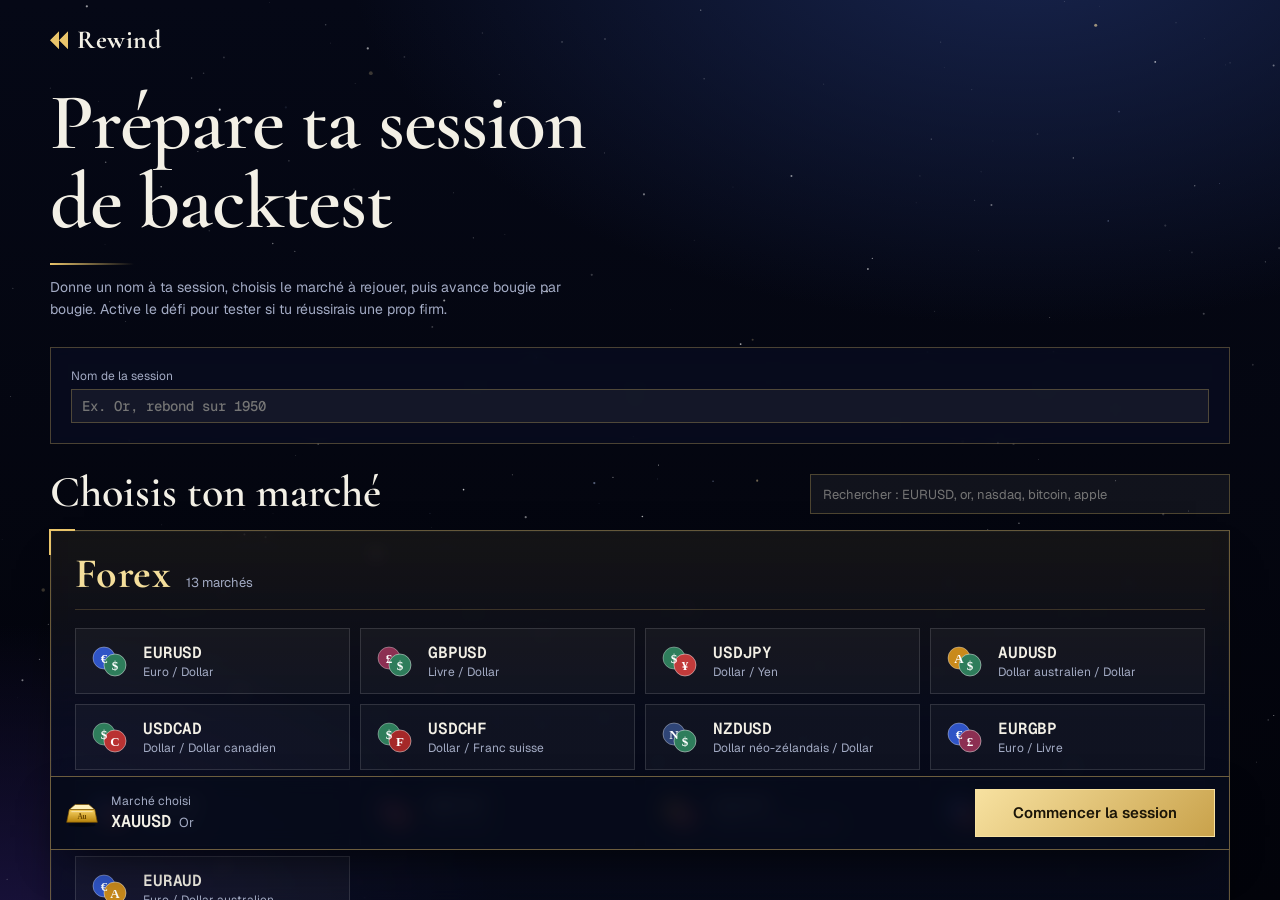
==== rewind/index.html @ d1a2ecdd "Ember, Absolut et Rewind" ====
<!doctype html>
<html lang="fr" data-theme="dark">
<head>
<meta charset="utf-8">
<meta name="viewport" content="width=device-width, initial-scale=1, viewport-fit=cover">
<title>Rewind - Backtest de trading</title>
<link rel="stylesheet" href="https://fonts.googleapis.com/css2?family=Geist:wght@400;500;600;700&family=Geist+Mono:wght@400;500;600&family=Cormorant+Garamond:wght@500;600;700&display=swap">
<link rel="stylesheet" href="css/style.css">
<link rel="stylesheet" href="embed.css">
<script src="js/embed.js"></script>
</head>
<body>
<div class="app">
  <header class="top">
    <div class="brand"><span class="mark" aria-hidden="true"></span><span>Rewind</span></div>
    <button class="sessbtn" id="btnSess" title="Changer de session ou de marché"><span class="sico" id="sessIco"></span><b class="mono" id="sessMkt">-</b><span id="sessName">-</span><svg width="12" height="12" viewBox="0 0 12 12" fill="none" stroke="currentColor" stroke-width="1.6"><path d="M2.5 4.5 6 8l3.5-3.5"/></svg></button>
    <div class="px"><span id="pxv" class="pxv">-</span><span id="pxd" class="pxd"></span></div>
    <div class="grow"></div>
    <div class="acct">
      <div><span>Solde</span><b id="aBal">-</b></div>
      <div><span>Capital</span><b id="aEq">-</b></div>
      <div><span>Résultat ouvert</span><b id="aFl">-</b></div>
    </div>
    <button class="btn" id="btnTheme" title="Changer de thème" aria-label="Changer de thème">
      <svg viewBox="0 0 16 16" fill="none" stroke="currentColor" stroke-width="1.6"><circle cx="8" cy="8" r="3.2"/><path d="M8 1.5v1.6M8 12.9v1.6M1.5 8h1.6M12.9 8h1.6M3.4 3.4l1.1 1.1M11.5 11.5l1.1 1.1M3.4 12.6l1.1-1.1M11.5 4.5l1.1-1.1"/></svg>
    </button>
    <button class="btn" id="btnSet">Réglages</button>
  </header>

  <main class="main">
    <section class="stage">
      <div class="tools">
        <div class="seg" id="tfs" role="group" aria-label="Unité de temps"></div>
        <button class="btn" id="btnInd" title="Ajouter un indicateur"><svg viewBox="0 0 16 16" fill="none" stroke="currentColor" stroke-width="1.6"><path d="M2 12 5.5 7l3 3L14 3.5"/><path d="M10.5 3.5H14V7"/></svg>Indicateurs</button>
        <div class="seg" id="ctype" role="group" aria-label="Type de graphique">
          <button data-ct="candles" aria-pressed="true">Bougies</button>
          <button data-ct="line" aria-pressed="false">Ligne</button>
        </div>
        <button class="btn" id="btnColors" title="Changer les couleurs du graphique"><svg viewBox="0 0 24 24" fill="none" stroke="currentColor" stroke-width="1.7" stroke-linecap="round" stroke-linejoin="round"><path d="M12 3a9 9 0 1 0 0 18c1.5 0 2-1 1.4-2.2-.6-1.2 0-2.3 1.4-2.3H17a4 4 0 0 0 4-4c0-4.4-4-9.5-9-9.5z"/><circle cx="7.5" cy="11" r="1"/><circle cx="10.5" cy="7" r="1"/><circle cx="15" cy="7.5" r="1"/></svg>Couleurs</button>
        <div class="grow"></div>
        <span class="macct" id="macct"></span>
        <span class="tag" id="srcTag">Données simulées</span>
        <button class="btn" id="btnNew">Nouvelle période</button>
        <button class="btn" id="btnMax" title="Agrandir le graphique (touche F)" aria-pressed="false"><svg viewBox="0 0 24 24" fill="none" stroke="currentColor" stroke-width="1.8" stroke-linecap="round"><path d="M4 9V4h5M20 9V4h-5M4 15v5h5M20 15v5h-5"/></svg><span>Agrandir</span></button>
      </div>
      <div class="chartwrap" id="cw">
        <div class="rail" id="rail" aria-label="Outils de dessin"></div>
        <canvas id="cv"></canvas>
        <div class="dtb" id="dtb" hidden></div>
        <div class="dthint" id="dthint" hidden></div>
        <button class="autobtn" id="autoBtn" hidden title="Remettre l'échelle de prix en automatique">Auto</button>
        <div class="tkpill" id="tkPill" hidden>
          <button class="ps" id="pillSell"><small>Vendre</small><b id="pSell2">-</b></button>
          <button class="pb" id="pillBuy"><small>Acheter</small><b id="pBuy2">-</b></button>
          <button class="po" id="tkShow" title="Rouvrir le panneau d'ordre" aria-label="Rouvrir le panneau d'ordre"><svg viewBox="0 0 24 24" fill="none" stroke="currentColor" stroke-width="1.8" stroke-linecap="round" stroke-linejoin="round"><path d="M14 5l-7 7 7 7"/></svg></button>
        </div>
        <div class="hud" id="hud"></div>
        <div class="legend" id="legend"></div>
        <div class="chal" id="chal" hidden>
          <div class="h"><span>Défi prop firm</span><b id="chSt">En cours</b><button id="chMin" title="Réduire ou agrandir" aria-label="Réduire ou agrandir"><svg viewBox="0 0 24 24" fill="none" stroke="currentColor" stroke-width="2" stroke-linecap="round"><path d="M5 12h14"/></svg></button></div>
          <div class="p"><strong id="chPct">0 %</strong><small>sur 100 %</small></div>
          <div class="bar"><i id="chBar"></i></div>
          <div class="s" id="chAmt"></div>
          <div class="s" id="chLoss"></div>
        </div>
        <div class="draftbar" id="draftbar" hidden></div>
      </div>
      <div class="transport">
        <div class="tp" role="group" aria-label="Lecture">
          <button id="bB10" class="txt" title="Reculer de 10 bougies">-10</button>
          <button id="bBack" title="Bougie précédente (←)" aria-label="Bougie précédente"><svg viewBox="0 0 16 16"><path d="M13 2.5v11L5.5 8zM3 2.5h2v11H3z"/></svg></button>
          <button id="bPlay" class="play" title="Lecture / pause (Espace)"><svg viewBox="0 0 16 16" id="icoPlay"><path d="M4 2.5v11L13 8z"/></svg><span id="lblPlay">Lecture</span></button>
          <button id="bNext" title="Bougie suivante (→)" aria-label="Bougie suivante"><svg viewBox="0 0 16 16"><path d="M3 2.5v11L10.5 8zM11 2.5h2v11h-2z"/></svg></button>
          <button id="bF10" class="txt" title="Avancer de 10 bougies">+10</button>
        </div>
        <select id="spd" class="spd" aria-label="Vitesse de lecture">
          <option value="1">1 bougie/s</option><option value="2">2 bougies/s</option><option value="5" selected>5 bougies/s</option><option value="10">10 bougies/s</option><option value="25">25 bougies/s</option>
        </select>
        <span class="when" id="when">-</span>
        <input type="range" class="scrub" id="scrub" min="0" max="1" value="0" aria-label="Revenir dans l'historique déjà parcouru">
        <span class="hint">← → bougie, Maj pour un pas fin, Espace lecture, B acheter, S vendre</span>
        <button class="btn dshow" id="btnDockShow" aria-pressed="true" title="Afficher ou masquer positions, historique et statistiques">Positions <span id="posCount"></span></button>
      </div>
      <div class="dock" id="dock">
        <div class="dockrs" id="dockrs" title="Glisse pour agrandir ou réduire (double-clic pour réinitialiser)"></div>
        <div class="tabs" role="tablist">
          <button role="tab" data-tab="pos" aria-selected="true">Positions</button>
          <button role="tab" data-tab="hist" aria-selected="false">Historique</button>
          <button role="tab" data-tab="stats" aria-selected="false">Statistiques</button>
          <span class="sp"></span>
          <button id="btnCloseAll" style="color:var(--text);font-weight:500;display:none">Tout clôturer</button>
          <button id="btnDock" title="Réduire ou ouvrir ce panneau" aria-label="Réduire ou ouvrir ce panneau" style="padding:9px 12px"><svg id="icoDock" width="14" height="14" viewBox="0 0 24 24" fill="none" stroke="currentColor" stroke-width="2" stroke-linecap="round" stroke-linejoin="round"><path d="M6 9l6 6 6-6"/></svg></button>
          <button id="btnDockHide" title="Masquer ce panneau (le graphique prend toute la place)" aria-label="Masquer ce panneau" style="padding:9px 12px"><svg width="14" height="14" viewBox="0 0 24 24" fill="none" stroke="currentColor" stroke-width="2" stroke-linecap="round"><path d="M6 6l12 12M18 6 6 18"/></svg></button>
        </div>
        <div class="pane" id="pane"></div>
      </div>
    </section>

    <aside class="ticket" id="ticket" aria-label="Passer un ordre">
      <div class="tkh"><h2>Passer un ordre</h2><div class="tkb">
        <button id="tkMin" title="Réduire le panneau" aria-label="Réduire le panneau"><svg viewBox="0 0 24 24" fill="none" stroke="currentColor" stroke-width="2" stroke-linecap="round"><path d="M5 12h14"/></svg></button>
        <button id="tkFloat" title="Détacher sur le graphique" aria-label="Détacher sur le graphique"><svg viewBox="0 0 24 24" fill="none" stroke="currentColor" stroke-width="1.8" stroke-linejoin="round"><rect x="3" y="7" width="12" height="12"/><path d="M9 7V3h12v12h-6"/></svg></button>
        <button id="tkHide" title="Masquer le panneau" aria-label="Masquer le panneau"><svg viewBox="0 0 24 24" fill="none" stroke="currentColor" stroke-width="2" stroke-linecap="round"><path d="M6 6l12 12M18 6 6 18"/></svg></button>
      </div></div>
      <div class="bs">
        <button class="sell" id="btnSell"><b>Vendre</b><span id="pSell">-</span></button>
        <button class="buy" id="btnBuy"><b>Acheter</b><span id="pBuy">-</span></button>
      </div>
      <div id="hintDraft" class="hint" style="display:block">Clique sur Acheter ou Vendre : l'ordre apparaît sur le graphique. Règle le stop loss, le take profit et l'entrée à la souris, puis valide.</div>
      <label class="chk"><input type="checkbox" id="quick"> Exécution rapide, sans aperçu</label>
      <div id="qbox" class="fld" hidden>
      <div class="seg" id="kinds" role="group" aria-label="Type d'ordre" style="width:100%">
        <button data-k="market" aria-pressed="true" style="flex:1">Marché</button>
        <button data-k="limit" aria-pressed="false" style="flex:1">Limite</button>
        <button data-k="stop" aria-pressed="false" style="flex:1">Stop</button>
      </div>
      <div class="fld" id="fPrice" style="display:none"><label for="iPrice">Prix d'entrée</label><input id="iPrice" type="number" step="any" inputmode="decimal"></div>
      </div>
      <div class="fld" id="fLots"><label for="iLots">Taille en lots</label><input id="iLots" type="number" step="0.01" min="0.01" value="0.10" inputmode="decimal"></div>
      <div class="row2">
        <div class="fld"><label for="iSl">Stop loss <span id="uSl">pips</span></label><input id="iSl" type="number" step="any" min="0" placeholder="aucun" inputmode="decimal"></div>
        <div class="fld"><label for="iTp">Take profit <span id="uTp">pips</span></label><input id="iTp" type="number" step="any" min="0" placeholder="aucun" inputmode="decimal"></div>
      </div>
      <div class="lab"><button class="lnk" id="btnAtr">Remplir avec l'ATR (SL 1x, TP 2x)</button></div>
      <div class="riskrow">
        <div class="fld"><label for="iRisk">Risquer en % du solde</label><input id="iRisk" type="number" step="0.1" min="0.1" value="1" inputmode="decimal"></div>
        <button class="btn" id="btnRisk" style="height:34px">Calculer la taille</button>
      </div>
      <div class="info" id="info"></div>
    </aside>
  </main>
</div>

<div class="setup" id="setup" hidden>
  <canvas id="stars" aria-hidden="true"></canvas>
  <div class="sin">
    <div class="topline"><div class="brand"><span class="mark" aria-hidden="true"></span><span>Rewind</span></div><button class="btn" id="nBack" hidden>Retour à la session</button></div>
    <header class="hero">
      <h1>Prépare ta session de backtest</h1>
      <p class="lead">Donne un nom à ta session, choisis le marché à rejouer, puis avance bougie par bougie. Active le défi pour tester si tu réussirais une prop firm.</p>
    </header>
    <section class="box" aria-label="Nom de la session">
      <div class="fld"><label for="nName">Nom de la session</label><input id="nName" type="text" maxlength="60" placeholder="Ex. Or, rebond sur 1950" autocomplete="off"></div>
    </section>
    <section class="mk" aria-label="Choix du marché">
      <div class="mkh"><h2>Choisis ton marché</h2><input id="mSearch" type="search" placeholder="Rechercher : EURUSD, or, nasdaq, bitcoin, apple" autocomplete="off"></div>
      <div class="cats" id="mkts"></div>
    </section>
    <div class="cols">
      <section class="box" aria-label="Capital et défi">
        <div class="row2">
          <div class="fld"><label for="nCap">Capital de départ</label><input id="nCap" type="number" step="100" min="100" value="100000" inputmode="decimal"></div>
          <div class="fld"><label>Devise du compte</label><div class="seg" id="curSeg" role="group" aria-label="Devise"><button type="button" data-c="€" aria-pressed="true" style="flex:1">Euro</button><button type="button" data-c="$" aria-pressed="false" style="flex:1">Dollar</button></div></div>
        </div>
        <label class="chk big-chk"><input type="checkbox" id="chOn"> <span><b>Activer le défi</b><br><small>Comme une prop firm : atteins l'objectif de profit sans dépasser la perte maximale.</small></span></label>
        <div class="chbox" id="chBox" hidden>
          <div class="row2">
            <div class="fld"><label for="chT">Objectif de profit en %</label><input id="chT" type="number" step="0.5" min="0.5" value="10" inputmode="decimal"></div>
            <div class="fld"><label for="chL">Perte maximale en %</label><input id="chL" type="number" step="0.5" min="0.5" value="10" inputmode="decimal"></div>
          </div>
          <div class="prev" id="chPrev"></div>
        </div>
      </section>
      <section class="box" aria-label="Sessions enregistrées"><h2>Sessions enregistrées</h2><div id="saved"></div></section>
    </div>
    <div class="startbar"><div class="selinfo" id="selInfo"></div><button class="btn go big" id="nGo">Commencer la session</button></div>
  </div>
</div>

<div class="fly" id="fly" hidden></div>
<dialog id="colDlg">
  <div class="dh"><span>Couleurs du graphique</span><button class="btn sm" id="colClose">Fermer</button></div>
  <div class="db">
    <div class="fld"><span class="lab">Thèmes prêts à l'emploi</span><div class="pset" id="cPresets"></div></div>
    <div class="cgrid" id="cFields"></div>
    <label class="chk"><input type="checkbox" id="cHollow"> Bougies haussières creuses</label>
    <label class="chk"><input type="checkbox" id="cGrid"> Afficher la grille</label>
    <button class="btn" id="cReset">Revenir aux couleurs d'origine</button>
  </div>
</dialog>
<dialog id="txtDlg">
  <div class="dh"><span>Texte</span><button class="btn sm" id="txClose">Fermer</button></div>
  <div class="db"><input id="txIn" class="sinp" type="text" maxlength="120" placeholder="Ton texte" autocomplete="off"><button class="btn go" id="txOk">Valider</button></div>
</dialog>
<dialog id="indDlg">
  <div class="dh"><span>Indicateurs</span><button class="btn sm" id="indClose">Fermer</button></div>
  <div class="db"><input id="indQ" class="sinp" type="search" placeholder="Rechercher : RSI, MACD, Bollinger, Ichimoku, VWAP" autocomplete="off"><div id="indList" class="ilist"></div></div>
</dialog>
<dialog id="indSet">
  <div class="dh"><span id="isTitle">Réglages</span><button class="btn sm" id="isClose">Fermer</button></div>
  <div class="db" id="isBody"></div>
</dialog>

<dialog id="dlg">
  <div class="dh"><span>Réglages</span><button class="btn sm" id="dClose">Fermer</button></div>
  <div class="db">
    <div class="fld"><label for="sCom">Commission par lot et par côté</label><input id="sCom" type="number" step="0.5" min="0"></div>
    <label class="chk"><input type="checkbox" id="sPause"> Mettre en pause quand un ordre est exécuté ou touché</label>
    <div style="display:flex;gap:8px;flex-wrap:wrap">
      <button class="btn" id="sRestart">Recommencer cette période</button>
      <button class="btn" id="sWipe">Tout effacer</button>
    </div>
    <div class="hint" style="display:block">Chaque session a son propre journal, enregistré dans ce navigateur. Le capital et le défi se choisissent à la création de la session.</div>
  </div>
</dialog>
<input type="file" id="file" accept=".csv,.txt,text/csv" hidden>
<div class="toasts" id="toasts" aria-live="polite"></div>

<script src="js/app.js"></script>
</body>
</html>
---- rewind/css/style.css ----
:root{
  --bg:#EEF1F5; --panel:#FFFFFF; --panel2:#F4F6F9; --chart:#FFFFFF; --line:#D3DAE4; --grid:#EDF0F5;
  --text:#131B26; --muted:#66768A; --up:#0A8A68; --down:#D8334A; --on-up:#FFFFFF; --on-down:#FFFFFF;
  --accent:#B86A00; --focus:#2F6FEB; --ind1:#B86A00; --ind2:#2F6FEB; --ind3:#8A4FE0;
  --ui:"Geist",system-ui,-apple-system,"Segoe UI",Roboto,sans-serif;
  --mono:"Geist Mono",ui-monospace,SFMono-Regular,Menlo,Consolas,monospace;
  box-sizing:border-box;
  padding-top:env(safe-area-inset-top,0px);
  padding-bottom:env(safe-area-inset-bottom,0px);
}
@media (prefers-color-scheme: dark){
  :root:not([data-theme="light"]){
    --bg:#0F1620; --panel:#141E2A; --panel2:#182433; --chart:#111A25; --line:#243447; --grid:#192636;
    --text:#E6ECF3; --muted:#8393A8; --up:#2FD3A4; --down:#FF5C6E; --on-up:#06261D; --on-down:#32070D;
    --accent:#FFB84D; --focus:#6FA8FF; --ind1:#FFB84D; --ind2:#6FA8FF; --ind3:#B992FF;
  }
}
:root[data-theme="dark"]{
  --bg:#0F1620; --panel:#141E2A; --panel2:#182433; --chart:#111A25; --line:#243447; --grid:#192636;
  --text:#E6ECF3; --muted:#8393A8; --up:#2FD3A4; --down:#FF5C6E; --on-up:#06261D; --on-down:#32070D;
  --accent:#FFB84D; --focus:#6FA8FF; --ind1:#FFB84D; --ind2:#6FA8FF; --ind3:#B992FF;
}
html{scroll-padding-top:env(safe-area-inset-top,0px)}
*,*::before,*::after{box-sizing:inherit}
html,body{height:100%;margin:0}
body{background:var(--bg);color:var(--text);font-family:var(--ui);font-size:13px;line-height:1.4;-webkit-font-smoothing:antialiased}
button,input,select{font:inherit;color:inherit}
button{cursor:pointer}
:focus-visible{outline:2px solid var(--focus);outline-offset:1px}
.n,.mono{font-family:var(--mono);font-variant-numeric:tabular-nums}

.app{height:100%;display:grid;grid-template-rows:auto minmax(0,1fr)}
.top{display:flex;flex-wrap:wrap;align-items:center;gap:10px 16px;padding:10px 14px;background:var(--panel);border-bottom:1px solid var(--line)}
.brand{display:flex;align-items:center;gap:9px;font-weight:700;font-size:15px;letter-spacing:-.01em}
.mark{width:18px;height:18px;background:var(--accent);clip-path:polygon(0 50%,50% 0,50% 50%,100% 0,100% 100%,50% 50%,50% 100%)}
.sel{height:34px;min-width:200px;background:var(--panel2);border:1px solid var(--line);padding:0 10px;font-weight:600;font-size:14px;border-radius:0}
.px{display:flex;align-items:baseline;gap:8px}
.pxv{font:600 22px/1 var(--mono);font-variant-numeric:tabular-nums;letter-spacing:-.02em}
.pxd{font:500 12px var(--mono)}
.up{color:var(--up)} .down{color:var(--down)}
.seg{display:flex;border:1px solid var(--line);background:var(--panel2)}
.seg button{border:0;border-right:1px solid var(--line);background:transparent;color:var(--muted);height:28px;padding:0 10px;font-weight:500}
.seg button:last-child{border-right:0}
.seg button:hover{color:var(--text)}
.seg button[aria-pressed="true"]{background:var(--text);color:var(--bg)}
.btn{height:30px;padding:0 12px;background:transparent;border:1px solid var(--line);color:var(--text);font-weight:500;display:inline-flex;align-items:center;gap:7px;border-radius:0}
.btn:hover{border-color:var(--text)}
.btn[aria-pressed="true"]{background:var(--text);color:var(--bg);border-color:var(--text)}
.btn.sm{height:24px;padding:0 8px;font-size:12px}
.btn svg{width:14px;height:14px;flex:none}
.grow{flex:1 1 auto}
.acct{display:flex;gap:18px}
.acct div{display:flex;flex-direction:column;gap:1px}
.acct span{color:var(--muted);font-size:11px}
.acct b{font:600 14px var(--mono);font-variant-numeric:tabular-nums}

.main{display:grid;grid-template-columns:minmax(0,1fr) 296px;min-height:0}
.stage{display:grid;grid-template-rows:auto minmax(0,1fr) auto auto;min-width:0;min-height:0;border-right:1px solid var(--line)}
.tools{display:flex;flex-wrap:wrap;align-items:center;gap:8px;padding:8px 12px;background:var(--panel);border-bottom:1px solid var(--line)}
.tag{padding:3px 8px;border:1px solid var(--line);color:var(--muted);font-size:12px}
.chartwrap{position:relative;min-height:240px;background:var(--chart);overflow:hidden}
#cv{position:absolute;inset:0;touch-action:none;display:block}
.hud{position:absolute;left:12px;top:8px;pointer-events:none;font:500 12px var(--mono);display:flex;flex-wrap:wrap;gap:4px 14px;align-items:baseline;max-width:calc(100% - 90px)}
.hud .t{font:700 14px var(--ui);color:var(--text)}
.hud .m{color:var(--muted);font:400 12px var(--ui)}
.hud i{font-style:normal;color:var(--muted)}

.transport{display:flex;flex-wrap:wrap;align-items:center;gap:10px 14px;padding:8px 12px;background:var(--panel);border-top:1px solid var(--line)}
.tp{display:flex}
.tp button{width:36px;height:34px;border:1px solid var(--line);margin-left:-1px;background:var(--panel2);display:grid;place-items:center;border-radius:0}
.tp button:first-child{margin-left:0}
.tp button:hover{border-color:var(--text);position:relative}
.tp button svg{width:16px;height:16px;fill:currentColor}
.tp .play{width:auto;padding:0 16px;gap:8px;display:flex;align-items:center;background:var(--text);color:var(--bg);border-color:var(--text);font-weight:600}
.tp .txt{width:auto;padding:0 10px;font:600 12px var(--mono)}
.when{font:500 13px var(--mono);font-variant-numeric:tabular-nums}
.scrub{flex:1 1 160px;min-width:120px;accent-color:var(--accent)}
.hint{color:var(--muted);font-size:12px}
.spd{height:34px;background:var(--panel2);border:1px solid var(--line);padding:0 8px;border-radius:0}

.dock{height:var(--dockh,232px);position:relative;display:grid;grid-template-rows:auto minmax(0,1fr);background:var(--panel);border-top:1px solid var(--line)}
.tabs{display:flex;border-bottom:1px solid var(--line)}
.tabs button{border:0;background:transparent;color:var(--muted);padding:9px 16px;font-weight:600;border-bottom:2px solid transparent;margin-bottom:-1px}
.tabs button[aria-selected="true"]{color:var(--text);border-bottom-color:var(--accent)}
.tabs .sp{flex:1}
.pane{overflow:auto;min-height:0}
table{border-collapse:collapse;width:100%}
th{font-weight:500;color:var(--muted);text-align:left;padding:7px 12px;border-bottom:1px solid var(--line);position:sticky;top:0;background:var(--panel);white-space:nowrap}
td{padding:6px 12px;border-bottom:1px solid var(--grid);white-space:nowrap}
th.r,td.r{text-align:right}
.side{display:inline-block;padding:1px 7px;font-weight:600;font-size:12px}
.side.buy{background:var(--up);color:var(--on-up)} .side.sell{background:var(--down);color:var(--on-down)}
.mini{width:92px;height:24px;background:var(--panel2);border:1px solid var(--line);padding:0 6px;font:500 12px var(--mono);border-radius:0;text-align:right}
.empty{padding:26px 16px;color:var(--muted)}
.stats{display:grid;grid-template-columns:minmax(0,1fr) minmax(220px,340px);gap:0;min-height:100%}
.sgrid{display:grid;grid-template-columns:repeat(auto-fill,minmax(150px,1fr))}
.st{padding:9px 14px;border-right:1px solid var(--grid);border-bottom:1px solid var(--grid);display:flex;flex-direction:column;gap:2px}
.st span{color:var(--muted);font-size:12px}
.st b{font:600 15px var(--mono);font-variant-numeric:tabular-nums}
#eq{width:100%;height:100%;min-height:150px;display:block;border-left:1px solid var(--line)}

.ticket{background:var(--panel);padding:14px;display:flex;flex-direction:column;gap:14px;overflow:auto;min-height:0}
.ticket h2{margin:0;font-size:14px;font-weight:700}
.bs{display:grid;grid-template-columns:1fr 1fr;gap:0}
.bs button{border:0;padding:12px 10px 11px;text-align:left;display:flex;flex-direction:column;gap:5px;border-radius:0}
.bs .sell{background:var(--down);color:var(--on-down)}
.bs .buy{background:var(--up);color:var(--on-up)}
.bs b{font-size:13px;font-weight:700}
.bs span{font:600 17px var(--mono);font-variant-numeric:tabular-nums;letter-spacing:-.02em}
.bs button:hover{filter:brightness(1.07)}
.bs button:active{transform:translateY(1px)}
.fld{display:grid;gap:5px}
.fld>label,.lab{color:var(--muted);font-size:12px;display:flex;justify-content:space-between;align-items:center}
.fld input{height:34px;width:100%;background:var(--panel2);border:1px solid var(--line);padding:0 10px;font:500 14px var(--mono);font-variant-numeric:tabular-nums;border-radius:0}
.row2{display:grid;grid-template-columns:1fr 1fr;gap:10px}
.lnk{background:none;border:0;padding:0;color:var(--text);text-decoration:underline;text-underline-offset:3px;font-size:12px}
.info{border:1px solid var(--line);background:var(--panel2)}
.info div{display:flex;justify-content:space-between;padding:7px 10px;border-bottom:1px solid var(--grid)}
.info div:last-child{border-bottom:0}
.info span{color:var(--muted)}
.info b{font:600 13px var(--mono)}
.riskrow{display:grid;grid-template-columns:1fr auto;gap:8px;align-items:end}

dialog{border:1px solid var(--text);background:var(--panel);color:var(--text);padding:0;width:min(420px,calc(100vw - 28px));border-radius:0}
dialog::backdrop{background:rgba(5,10,16,.6)}
.dh{display:flex;justify-content:space-between;align-items:center;padding:14px 16px;border-bottom:1px solid var(--line);font-weight:700;font-size:14px}
.db{padding:16px;display:grid;gap:14px}
.chk{display:flex;gap:9px;align-items:center;color:var(--text)}
.chk input{width:16px;height:16px;accent-color:var(--accent)}
.toasts{position:fixed;left:14px;bottom:calc(14px + env(safe-area-inset-bottom,0px));display:flex;flex-direction:column;gap:6px;z-index:50;pointer-events:none}
.toast{background:var(--text);color:var(--bg);padding:9px 14px;font-weight:500;max-width:min(380px,calc(100vw - 28px));border-left:4px solid var(--accent)}
.toast.up{border-left-color:var(--up)} .toast.down{border-left-color:var(--down)}

[hidden]{display:none!important}
.sessbtn{height:34px;display:flex;align-items:center;gap:10px;background:var(--panel2);border:1px solid var(--line);padding:0 12px;border-radius:0;max-width:340px}
.sessbtn:hover{border-color:var(--text)}
.sessbtn b{font-size:14px}
.sessbtn span{color:var(--muted);max-width:190px;overflow:hidden;text-overflow:ellipsis;white-space:nowrap}
.chal{position:absolute;top:44px;right:84px;width:178px;background:var(--panel);border:1px solid var(--line);padding:9px 11px 10px;display:grid;gap:6px;z-index:2}
.chal .h{display:flex;justify-content:space-between;font-size:12px;color:var(--muted)}
.chal .h b{color:var(--text);font-weight:600}
.chal .p{display:flex;align-items:baseline;gap:7px}
.chal .p strong{font:700 26px/1 var(--mono);letter-spacing:-.03em}
.chal .p small{color:var(--muted);font-size:12px}
.chal .bar{height:7px;background:var(--grid);border:1px solid var(--line)}
.chal .bar i{display:block;height:100%;background:var(--accent);width:0}
.chal .s{font:500 11px var(--mono);color:var(--muted)}
.chal.ok{border-color:var(--up)} .chal.ok .bar i{background:var(--up)}
.chal.ko{border-color:var(--down)} .chal.ko .bar i{background:var(--down)}
.draftbar{position:absolute;left:50%;bottom:14px;transform:translateX(-50%);display:flex;align-items:center;justify-content:center;gap:8px 12px;flex-wrap:wrap;background:var(--panel);border:1px solid var(--text);padding:8px 10px 8px 12px;z-index:3;max-width:calc(100% - 100px)}
.draftbar .dt{font:500 12px var(--mono);font-variant-numeric:tabular-nums}
.draftbar .hint2{color:var(--muted);font-size:11px;width:100%;text-align:center}
.btn.go{background:var(--text);color:var(--bg);border-color:var(--text);font-weight:600}
.btn.go:hover{opacity:.88}
.setup{position:fixed;inset:0;z-index:40;background:var(--bg);overflow:auto;padding:calc(22px + env(safe-area-inset-top,0px)) 18px calc(40px + env(safe-area-inset-bottom,0px))}
.sin{max-width:1120px;margin:0 auto;display:grid;gap:26px}
.topline{display:flex;justify-content:space-between;align-items:center}
.sin h1{margin:0;font-size:clamp(28px,4.4vw,46px);letter-spacing:-.035em;line-height:1.04;font-weight:700;max-width:18ch}
.sin .lead{margin:12px 0 0;color:var(--muted);max-width:58ch;font-size:14px;line-height:1.55}
.cols{display:grid;grid-template-columns:minmax(0,1.6fr) minmax(280px,1fr);gap:22px;align-items:start}
.box{background:var(--panel);border:1px solid var(--line);padding:20px;display:grid;gap:18px}
.box h2{margin:0;font-size:14px;font-weight:700}
.mkts{display:grid;gap:16px;max-height:318px;overflow:auto;border:1px solid var(--line);padding:12px;background:var(--panel2)}
.mg h3{margin:0 0 8px;font-size:12px;font-weight:600;color:var(--muted)}
.mt{display:grid;grid-template-columns:repeat(auto-fill,minmax(132px,1fr));gap:6px}
.mt button{border:1px solid var(--line);background:var(--panel);text-align:left;padding:7px 9px;display:flex;flex-direction:column;gap:1px;border-radius:0;min-width:0}
.mt button b{font:600 13px var(--mono)}
.mt button span{font-size:11px;color:var(--muted);white-space:nowrap;overflow:hidden;text-overflow:ellipsis}
.mt button:hover{border-color:var(--text)}
.mt button[aria-pressed="true"]{background:var(--text);color:var(--bg);border-color:var(--text)}
.mt button[aria-pressed="true"] span{color:inherit;opacity:.72}
.big-chk{align-items:flex-start;border:1px solid var(--line);padding:12px 14px;background:var(--panel2)}
.big-chk small{color:var(--muted);font-size:12px}
.big-chk input{margin-top:2px}
.chbox{border:1px solid var(--line);padding:14px;display:grid;gap:12px;background:var(--panel2);margin-top:-8px}
.prev{font-size:12.5px;line-height:1.6;color:var(--muted)}
.prev b{color:var(--text);font-family:var(--mono);font-weight:600}
.btn.big{height:48px;font-size:15px;justify-content:center}
.sit{display:grid;grid-template-columns:minmax(0,1fr) auto;gap:10px;padding:12px 0;border-bottom:1px solid var(--grid);align-items:center}
.sit:last-child{border-bottom:0}
.sit b{display:block;white-space:nowrap;overflow:hidden;text-overflow:ellipsis}
.sit .m{color:var(--muted);font-size:12px;font-family:var(--mono)}
.sit .acts{display:flex;gap:6px}
.chk input[type=checkbox]{width:16px;height:16px;accent-color:var(--accent);flex:none}
@media (max-width:900px){
  .cols{grid-template-columns:1fr}
  .sessbtn{flex:1;max-width:none}
  .chal{top:40px;right:80px;width:150px}
}
@media (max-width:900px){
  html,body{height:auto}
  .app{height:auto;display:block}
  .main{display:block}
  .stage{display:block;border-right:0}
  .chartwrap{height:56vh;min-height:300px}
  .dock{height:auto;min-height:230px}
  .ticket{border-top:1px solid var(--line)}
  .hint{display:none}
  .acct{width:100%;justify-content:space-between}
}
@media (prefers-reduced-motion: reduce){ *{transition:none!important;animation:none!important} }

.sico svg{width:22px;height:22px;display:block}
.sico:empty{display:none}
.legend{position:absolute;left:12px;top:34px;display:flex;flex-direction:column;gap:2px;max-height:calc(100% - 80px);overflow:auto;pointer-events:none;z-index:2;max-width:min(460px,calc(100% - 100px))}
.lg{display:flex;align-items:center;gap:8px;pointer-events:auto;padding:2px 4px 2px 6px;font-size:12px;background:color-mix(in srgb,var(--chart) 80%,transparent);width:max-content;max-width:100%}
.lg i{width:8px;height:8px;flex:none}
.lg .ln{font-weight:600;white-space:nowrap}
.lg .lv{font:500 12px var(--mono);display:flex;gap:8px;white-space:nowrap}
.lg button{border:0;background:transparent;color:var(--muted);width:20px;height:20px;display:none;place-items:center;padding:0}
.lg:hover button{display:grid}
.lg button:hover{color:var(--text)}
.lg button svg{width:13px;height:13px}
.lg.off .ln,.lg.off .lv{opacity:.4}
.lg.off button{display:grid}
.sinp{height:36px;width:100%;background:var(--panel2);border:1px solid var(--line);padding:0 10px;font:inherit;border-radius:0}
.ilist{max-height:min(56vh,460px);overflow:auto;display:grid;align-content:start;border:1px solid var(--line)}
.ich{padding:8px 12px 6px;font-size:12px;font-weight:600;color:var(--muted);background:var(--panel2);position:sticky;top:0;border-bottom:1px solid var(--line)}
.ii{display:flex;justify-content:space-between;gap:12px;align-items:center;text-align:left;border:0;border-bottom:1px solid var(--grid);background:transparent;padding:9px 12px;border-radius:0;width:100%}
.ii:hover{background:var(--panel2)}
.ii small{color:var(--muted);font-size:11px;white-space:nowrap}
#indDlg{width:min(560px,calc(100vw - 28px))}
.seg{max-width:100%;overflow-x:auto}
#tfs{scrollbar-width:thin}

/* ----- écran de démarrage : nuit étoilée ----- */
.setup{--bg:#04060F;--panel:rgba(9,14,34,.68);--panel2:rgba(255,255,255,.05);--line:rgba(233,196,106,.30);--grid:rgba(255,255,255,.08);--text:#F3F0E6;--muted:#A3ABC4;--accent:#E9C46A;--focus:#E9C46A;--up:#2FD3A4;--down:#FF5C6E;
  background:radial-gradient(1100px 640px at 80% -8%,#18254f 0%,rgba(24,37,79,0) 62%),radial-gradient(900px 600px at 0% 108%,#1d1544 0%,rgba(29,21,68,0) 58%),linear-gradient(180deg,#050816,#03040B);color:var(--text)}
#stars{position:fixed;inset:0;width:100%;height:100%;pointer-events:none;z-index:0}
.sin{position:relative;z-index:1;max-width:1180px}
.setup .brand{font-family:"Cormorant Garamond",Georgia,serif;font-size:26px;font-weight:700;letter-spacing:.02em}
.hero h1{font-family:"Cormorant Garamond",Georgia,"Times New Roman",serif;font-weight:600;font-size:clamp(42px,6.4vw,80px);line-height:.98;letter-spacing:-.015em;max-width:15ch;margin:0}
.hero h1::after{content:"";display:block;width:84px;height:2px;margin-top:22px;background:linear-gradient(90deg,#E9C46A,rgba(233,196,106,0))}
.box,.mk .cat{backdrop-filter:blur(7px)}
.setup .fld input,.setup .sinp{background:rgba(255,255,255,.05);border-color:rgba(233,196,106,.28)}
.setup .fld input:focus{border-color:var(--accent)}
.mkh{display:flex;flex-wrap:wrap;align-items:flex-end;justify-content:space-between;gap:14px 24px;margin-bottom:16px}
.mkh h2{margin:0;font-family:"Cormorant Garamond",Georgia,serif;font-weight:600;font-size:clamp(30px,3.6vw,44px);line-height:1}
.mkh input{flex:1 1 280px;max-width:420px;height:40px;padding:0 12px;color:var(--text);border:1px solid rgba(233,196,106,.28);background:rgba(255,255,255,.05);font:inherit;border-radius:0}
.cats{display:grid;gap:20px}
.cat{position:relative;border:1px solid rgba(233,196,106,.42);background:linear-gradient(180deg,rgba(233,196,106,.075),rgba(9,14,34,.62) 46%);padding:22px 24px 24px;box-shadow:0 26px 60px -34px #000,inset 0 0 0 1px rgba(255,255,255,.03)}
.cat::before,.cat::after{content:"";position:absolute;width:26px;height:26px;border:2px solid #E9C46A;pointer-events:none}
.cat::before{left:-2px;top:-2px;border-right:0;border-bottom:0}
.cat::after{right:-2px;bottom:-2px;border-left:0;border-top:0}
.cath{display:flex;align-items:baseline;gap:16px;flex-wrap:wrap;padding-bottom:14px;border-bottom:1px solid rgba(233,196,106,.2)}
.cath h3{margin:0;font-family:"Cormorant Garamond",Georgia,serif;font-weight:700;font-size:clamp(30px,3.4vw,42px);line-height:1;letter-spacing:.01em;color:#F4DE9B}
.cath .cnt{color:var(--muted);font-size:13px}
.tiles{display:grid;grid-template-columns:repeat(auto-fill,minmax(224px,1fr));gap:10px;margin-top:18px}
.tile{display:flex;align-items:center;gap:13px;border:1px solid rgba(255,255,255,.13);background:rgba(255,255,255,.035);padding:11px 14px 11px 12px;text-align:left;border-radius:0;min-width:0;transition:border-color .15s,background .15s,box-shadow .15s}
.tile .ic{width:42px;height:42px;flex:none;display:grid;place-items:center}
.tile .ic svg{width:40px;height:40px;display:block}
.tile .tx{display:flex;flex-direction:column;gap:1px;min-width:0}
.tile b{font:600 16px var(--mono);letter-spacing:-.01em}
.tile small{font-size:12px;color:var(--muted);white-space:nowrap;overflow:hidden;text-overflow:ellipsis}
.tile:hover{border-color:#E9C46A;background:rgba(233,196,106,.07)}
.tile[aria-pressed="true"]{background:linear-gradient(135deg,#F7E1A0,#C9A24B);color:#1A1407;border-color:#F7E1A0;box-shadow:0 0 34px -8px rgba(233,196,106,.75)}
.tile[aria-pressed="true"] small{color:rgba(26,20,7,.72)}
.setup .btn.go{background:linear-gradient(135deg,#F7E1A0,#C9A24B);color:#1A1407;border-color:#F7E1A0}
.startbar{position:sticky;bottom:10px;z-index:3;display:flex;justify-content:space-between;align-items:center;gap:16px;flex-wrap:wrap;padding:12px 14px;background:rgba(6,10,26,.9);backdrop-filter:blur(10px);border:1px solid rgba(233,196,106,.45);box-shadow:0 18px 50px -20px #000}
.selinfo{display:flex;align-items:center;gap:12px;min-width:0}
.selinfo .ic svg{width:34px;height:34px;display:block}
.selinfo small{display:block;color:var(--muted);font-size:12px}
.selinfo b{font:600 17px var(--mono)}
.selinfo em{font-style:normal;color:var(--muted);margin-left:8px}
.startbar .btn.big{min-width:240px}
@media (max-width:900px){ .tiles{grid-template-columns:repeat(auto-fill,minmax(170px,1fr))} .cat{padding:18px 16px 18px} .startbar .btn.big{width:100%} }

/* ----- barre latérale de dessin ----- */
.rail{position:absolute;left:0;top:0;bottom:0;width:44px;overflow-y:auto;overflow-x:hidden;background:var(--panel);border-right:1px solid var(--line);display:flex;flex-direction:column;align-items:center;gap:2px;padding:6px 0;z-index:4;scrollbar-width:none}
.rail::-webkit-scrollbar{display:none}
#cv{left:44px}
.hud{left:56px}
.legend{left:56px}
.rb{width:34px;height:34px;flex:none;border:0;background:transparent;color:var(--muted);display:grid;place-items:center;padding:0;border-radius:0;position:relative}
.rb svg{width:20px;height:20px}
.rb:hover{color:var(--text);background:var(--panel2)}
.rb[aria-pressed="true"]{background:var(--text);color:var(--bg)}
.rb[data-g]::after{content:"";position:absolute;right:3px;bottom:3px;border:3px solid transparent;border-right-color:currentColor;border-bottom-color:currentColor;opacity:.7}
.rsep{width:24px;height:1px;background:var(--line);margin:4px 0;flex:none}
.rcol{width:26px;height:26px;padding:0;border:1px solid var(--line);background:transparent;margin-top:4px;flex:none;cursor:pointer}
.fly{position:fixed;z-index:60;background:var(--panel);border:1px solid var(--text);min-width:236px;box-shadow:0 18px 44px -14px rgba(0,0,0,.6)}
.fly .fh{padding:8px 12px;font-size:12px;font-weight:600;color:var(--muted);border-bottom:1px solid var(--line)}
.fi{display:flex;align-items:center;gap:12px;width:100%;border:0;background:transparent;text-align:left;padding:8px 12px;border-radius:0}
.fi:hover{background:var(--panel2)}
.fi svg{width:20px;height:20px;flex:none;color:var(--muted)}
.fi:hover svg{color:var(--text)}
.dtb{position:absolute;left:50%;top:8px;transform:translateX(-50%);display:flex;align-items:center;gap:8px;flex-wrap:wrap;justify-content:center;background:var(--panel);border:1px solid var(--text);padding:5px 8px;z-index:5;max-width:calc(100% - 120px)}
.dtb input[type=color]{width:28px;height:26px;padding:0;border:1px solid var(--line);background:transparent;cursor:pointer}
.dtb .seg button{height:24px;padding:0 9px}
.dthint{position:absolute;left:56px;bottom:10px;background:var(--panel);border:1px solid var(--line);padding:5px 10px;font-size:12px;color:var(--muted);z-index:4;max-width:calc(100% - 140px)}
.macct{display:none;font:500 12px var(--mono);gap:12px}
body.maxed .macct{display:inline-flex}
/* ----- panneau d'ordre : réduit, détaché, masqué ----- */
.ticket .tkh{display:flex;justify-content:space-between;align-items:center;gap:8px}
.ticket.float .tkh{cursor:move;user-select:none;touch-action:none}
.tkb{display:flex;gap:4px}
.tkb button{width:26px;height:26px;border:1px solid var(--line);background:var(--panel2);display:grid;place-items:center;padding:0;border-radius:0;color:var(--muted)}
.tkb button:hover{color:var(--text);border-color:var(--text)}
.tkb svg{width:14px;height:14px}
.main.tk-float,.main.tk-hide{grid-template-columns:minmax(0,1fr)}
.main.tk-hide .ticket{display:none}
.ticket.float{position:fixed;z-index:40;width:292px;max-height:calc(100vh - 24px);border:1px solid var(--text);box-shadow:0 24px 60px -18px rgba(0,0,0,.65)}
.ticket.min>*{display:none}
.ticket.min>.tkh{display:flex}
.ticket.min>.bs{display:grid}
.ticket.min>#fLots{display:grid}
.tkpill{position:absolute;right:84px;top:8px;display:flex;z-index:4;border:1px solid var(--text);background:var(--panel)}
.tkpill button{border:0;padding:6px 12px;display:flex;flex-direction:column;align-items:flex-start;gap:1px;border-radius:0;min-width:92px}
.tkpill small{font-size:11px;font-weight:600}
.tkpill b{font:600 14px var(--mono)}
.tkpill .ps{background:var(--down);color:var(--on-down)}
.tkpill .pb{background:var(--up);color:var(--on-up)}
.tkpill .po{background:var(--panel);color:var(--text);min-width:0;width:30px;align-items:center;justify-content:center;padding:0}
/* ----- graphique agrandi, dock réduit ----- */
.stage.max{position:fixed;inset:0;z-index:35;background:var(--bg);padding-top:env(safe-area-inset-top,0px);padding-bottom:env(safe-area-inset-bottom,0px);border-right:0}
body.maxed{overflow:hidden}
.dock.min{height:auto}
.dock.min .pane{display:none}
.dock.min #icoDock{transform:rotate(180deg)}
@media (max-width:900px){
  .stage.max{display:grid;height:100%;overflow:hidden}
  .stage.max .chartwrap{height:auto;min-height:0}
  .stage.max .dock{min-height:0}
  .rail{width:38px}
  #cv{left:38px}
  .hud,.legend,.dthint{left:48px}
  .ticket.float{width:min(292px,calc(100vw - 16px))}
}

.dockrs{position:absolute;left:0;right:0;top:-5px;height:10px;cursor:ns-resize;z-index:7;touch-action:none}
.dockrs::after{content:"";position:absolute;left:0;right:0;top:4px;height:2px;background:transparent}
.dockrs:hover::after,.dockrs.on::after{background:var(--accent)}
.dock.min .dockrs{display:none}
.autobtn{position:absolute;right:4px;top:8px;width:64px;height:24px;z-index:3;background:var(--panel);border:1px solid var(--text);font-size:12px;font-weight:600;border-radius:0}
.autobtn:hover{background:var(--text);color:var(--bg)}
.dshow{margin-left:auto}
.dshow[aria-pressed="false"]{border-color:var(--accent)}
.cgrid{display:grid;grid-template-columns:1fr 1fr;gap:12px}
.cgrid input[type=color]{height:36px;padding:2px;width:100%;background:var(--panel2);border:1px solid var(--line);cursor:pointer}
.pset{display:flex;flex-wrap:wrap;gap:6px}
.pset button{display:flex;align-items:center;gap:8px;border:1px solid var(--line);background:var(--panel2);padding:6px 10px;border-radius:0;font-weight:500}
.pset button:hover{border-color:var(--text)}
.pset i{display:inline-flex;height:14px}
.pset i b{width:9px;height:14px;display:block}
#colDlg{width:min(480px,calc(100vw - 28px))}
@media (max-width:900px){ .dockrs{display:none} }

/* ----- défi déplaçable, message d'ordre compact ----- */
.chal{cursor:move;touch-action:none;user-select:none}
.chal .h{align-items:center;gap:8px}
.chal .h span{flex:1}
.chal .h button{width:22px;height:22px;border:1px solid var(--line);background:var(--panel2);color:var(--muted);display:grid;place-items:center;padding:0;border-radius:0;cursor:pointer}
.chal .h button:hover{color:var(--text);border-color:var(--text)}
.chal .h button svg{width:12px;height:12px}
.chal.min{width:auto;min-width:0;display:flex;align-items:center;gap:8px;padding:5px 6px 5px 9px}
.chal.min .h span,.chal.min .h b,.chal.min .p small,.chal.min .s{display:none}
.chal.min .p strong{font-size:16px}
.chal.min .bar{width:54px;height:6px}
.chal.min .h{order:3}
.draftbar{left:56px;bottom:36px;transform:none;gap:8px;flex-wrap:nowrap;justify-content:flex-start;padding:4px 5px 4px 8px;border-color:var(--line);background:color-mix(in srgb,var(--panel) 90%,transparent);max-width:none}
.draftbar .dt{font-size:11px}
.draftbar .btn.sm{height:22px;padding:0 8px}
.toast{padding:5px 10px;font-size:12px;border-left-width:3px}
@media (max-width:900px){ .draftbar{left:48px} }
---- rewind/embed.css ----
/* Rewind dans Ember : l'écran de départ laisse voir le fond d'Ember (étoiles et nébuleuses d'Ember). */
html.embed,html.embed body{background:transparent}
html.embed #stars{display:none}
html.embed .setup{background:transparent!important}
html.embed body:has(#setup:not([hidden])) .app{visibility:hidden}
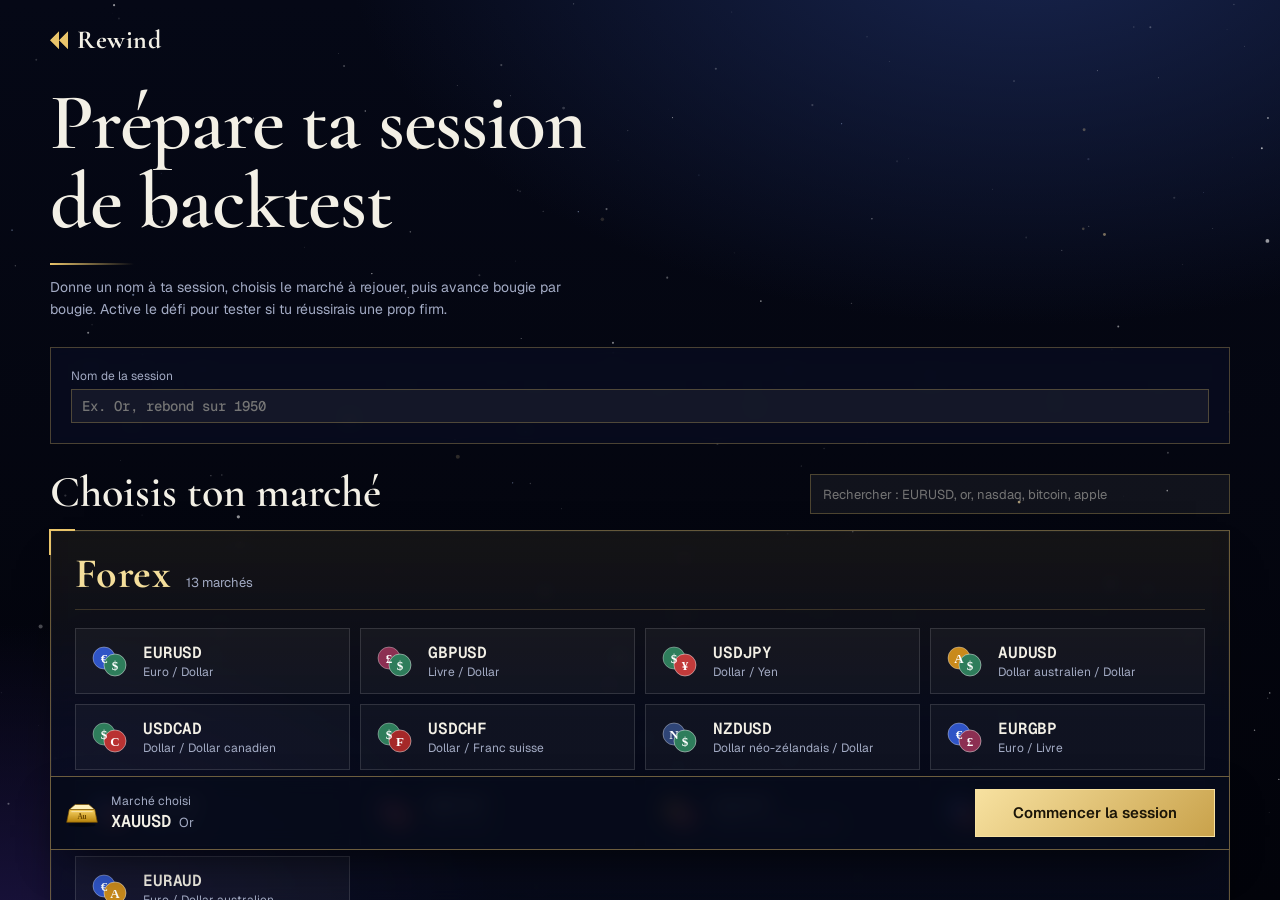
==== commit ee810c3a: "Add files via upload" ====
--- a/rewind/index.html
+++ b/rewind/index.html
@@ -9,7 +9,6 @@
 <link rel="stylesheet" href="embed.css">
 <script src="js/embed.js"></script>
 </head>
-<body>
 <div class="app">
   <header class="top">
     <div class="brand"><span class="mark" aria-hidden="true"></span><span>Rewind</span></div>
@@ -45,6 +44,7 @@
       </div>
       <div class="chartwrap" id="cw">
         <div class="rail" id="rail" aria-label="Outils de dessin"></div>
+        <div class="favbar" id="favbar" hidden aria-label="Outils favoris"></div>
         <canvas id="cv"></canvas>
         <div class="dtb" id="dtb" hidden></div>
         <div class="dthint" id="dthint" hidden></div>
@@ -78,7 +78,7 @@
         </select>
         <span class="when" id="when">-</span>
         <input type="range" class="scrub" id="scrub" min="0" max="1" value="0" aria-label="Revenir dans l'historique déjà parcouru">
-        <span class="hint">← → bougie, Maj pour un pas fin, Espace lecture, B acheter, S vendre</span>
+        <span class="hint">← → bougie, Maj pour un pas fin, Espace lecture, B acheter, S vendre, E passer à BE</span>
         <button class="btn dshow" id="btnDockShow" aria-pressed="true" title="Afficher ou masquer positions, historique et statistiques">Positions <span id="posCount"></span></button>
       </div>
       <div class="dock" id="dock">
@@ -88,6 +88,7 @@
           <button role="tab" data-tab="hist" aria-selected="false">Historique</button>
           <button role="tab" data-tab="stats" aria-selected="false">Statistiques</button>
           <span class="sp"></span>
+          <button id="btnBeAll" title="Passer le stop de toutes les positions en gain à l'entrée (touche E)" style="color:var(--text);font-weight:500;display:none">Tout BE</button>
           <button id="btnCloseAll" style="color:var(--text);font-weight:500;display:none">Tout clôturer</button>
           <button id="btnDock" title="Réduire ou ouvrir ce panneau" aria-label="Réduire ou ouvrir ce panneau" style="padding:9px 12px"><svg id="icoDock" width="14" height="14" viewBox="0 0 24 24" fill="none" stroke="currentColor" stroke-width="2" stroke-linecap="round" stroke-linejoin="round"><path d="M6 9l6 6 6-6"/></svg></button>
           <button id="btnDockHide" title="Masquer ce panneau (le graphique prend toute la place)" aria-label="Masquer ce panneau" style="padding:9px 12px"><svg width="14" height="14" viewBox="0 0 24 24" fill="none" stroke="currentColor" stroke-width="2" stroke-linecap="round"><path d="M6 6l12 12M18 6 6 18"/></svg></button>
@@ -122,9 +123,11 @@
         <div class="fld"><label for="iTp">Take profit <span id="uTp">pips</span></label><input id="iTp" type="number" step="any" min="0" placeholder="aucun" inputmode="decimal"></div>
       </div>
       <div class="lab"><button class="lnk" id="btnAtr">Remplir avec l'ATR (SL 1x, TP 2x)</button></div>
-      <div class="riskrow">
-        <div class="fld"><label for="iRisk">Risquer en % du solde</label><input id="iRisk" type="number" step="0.1" min="0.1" value="1" inputmode="decimal"></div>
-        <button class="btn" id="btnRisk" style="height:34px">Calculer la taille</button>
+      <div class="fld" id="fRisk">
+        <label for="iRisk"><span id="riskLbl">Risque par trade (% du solde)</span><span class="chk" style="gap:6px"><input type="checkbox" id="autoRisk"> Auto</span></label>
+        <div class="riskrow2"><input id="iRisk" type="number" step="0.05" min="0.05" max="100" value="1" inputmode="decimal"><div class="chips" id="riskChips"><button data-r="0.25">0.25</button><button data-r="0.5">0.5</button><button data-r="1">1</button><button data-r="2">2</button></div></div>
+        <div class="note" id="riskNote"></div>
+        <div class="lab"><button class="lnk" id="btnRisk">Calculer la taille une fois</button></div>
       </div>
       <div class="info" id="info"></div>
     </aside>
@@ -174,6 +177,7 @@
     <div class="fld"><span class="lab">Thèmes prêts à l'emploi</span><div class="pset" id="cPresets"></div></div>
     <div class="cgrid" id="cFields"></div>
     <label class="chk"><input type="checkbox" id="cHollow"> Bougies haussières creuses</label>
+    <label class="chk"><input type="checkbox" id="cBorder"> Contour des bougies</label>
     <label class="chk"><input type="checkbox" id="cGrid"> Afficher la grille</label>
     <button class="btn" id="cReset">Revenir aux couleurs d'origine</button>
   </div>
--- a/rewind/css/style.css
+++ b/rewind/css/style.css
@@ -362,3 +362,33 @@
 .draftbar .btn.sm{height:22px;padding:0 8px}
 .toast{padding:5px 10px;font-size:12px;border-left-width:3px}
 @media (max-width:900px){ .draftbar{left:48px} }
+
+.riskrow2{display:grid;grid-template-columns:84px 1fr;gap:8px}
+.chips{display:flex;gap:4px}
+.chips button{flex:1;border:1px solid var(--line);background:var(--panel2);padding:0;border-radius:0;font:500 12px var(--mono);height:34px}
+.chips button:hover{border-color:var(--text)}
+.chips button[aria-pressed="true"]{background:var(--text);color:var(--bg);border-color:var(--text)}
+.note{font-size:12px;color:var(--muted);min-height:0}
+.note:empty{display:none}
+.note.warn{color:var(--down)}
+#iLots[readonly]{opacity:.7;cursor:not-allowed}
+.fir{display:flex;align-items:center}
+.fir .fi{flex:1}
+.fav{width:38px;height:36px;border:0;background:transparent;color:var(--muted);display:grid;place-items:center;padding:0;border-radius:0;flex:none}
+.fav svg{width:16px;height:16px;fill:none;stroke:currentColor;stroke-width:1.7;stroke-linejoin:round}
+.fav:hover{color:var(--text)}
+.fav.on{color:var(--accent)}
+.fav.on svg{fill:var(--accent)}
+.rb[data-fav-btn]{color:var(--text)}
+
+.favbar{position:absolute;z-index:5;display:flex;flex-direction:column;align-items:center;background:var(--panel);border:1px solid var(--text);box-shadow:0 14px 34px -14px rgba(0,0,0,.6);padding:2px}
+.favbar.h{flex-direction:row}
+.fb-grip{width:34px;height:16px;display:grid;place-items:center;cursor:grab;color:var(--muted);touch-action:none;flex:none}
+.favbar.h .fb-grip{width:16px;height:34px}
+.fb-grip:active{cursor:grabbing}
+.fb-grip svg{width:16px;height:12px}
+.favbar.h .fb-grip svg{transform:rotate(90deg)}
+.favbar .fsep{width:24px;height:1px;margin:3px 0;background:var(--line)}
+.favbar.h .fsep{width:1px;height:24px;margin:0 3px}
+.favbar .rb.sm{width:30px;height:26px}
+.favbar .rb.sm svg{width:15px;height:15px}
